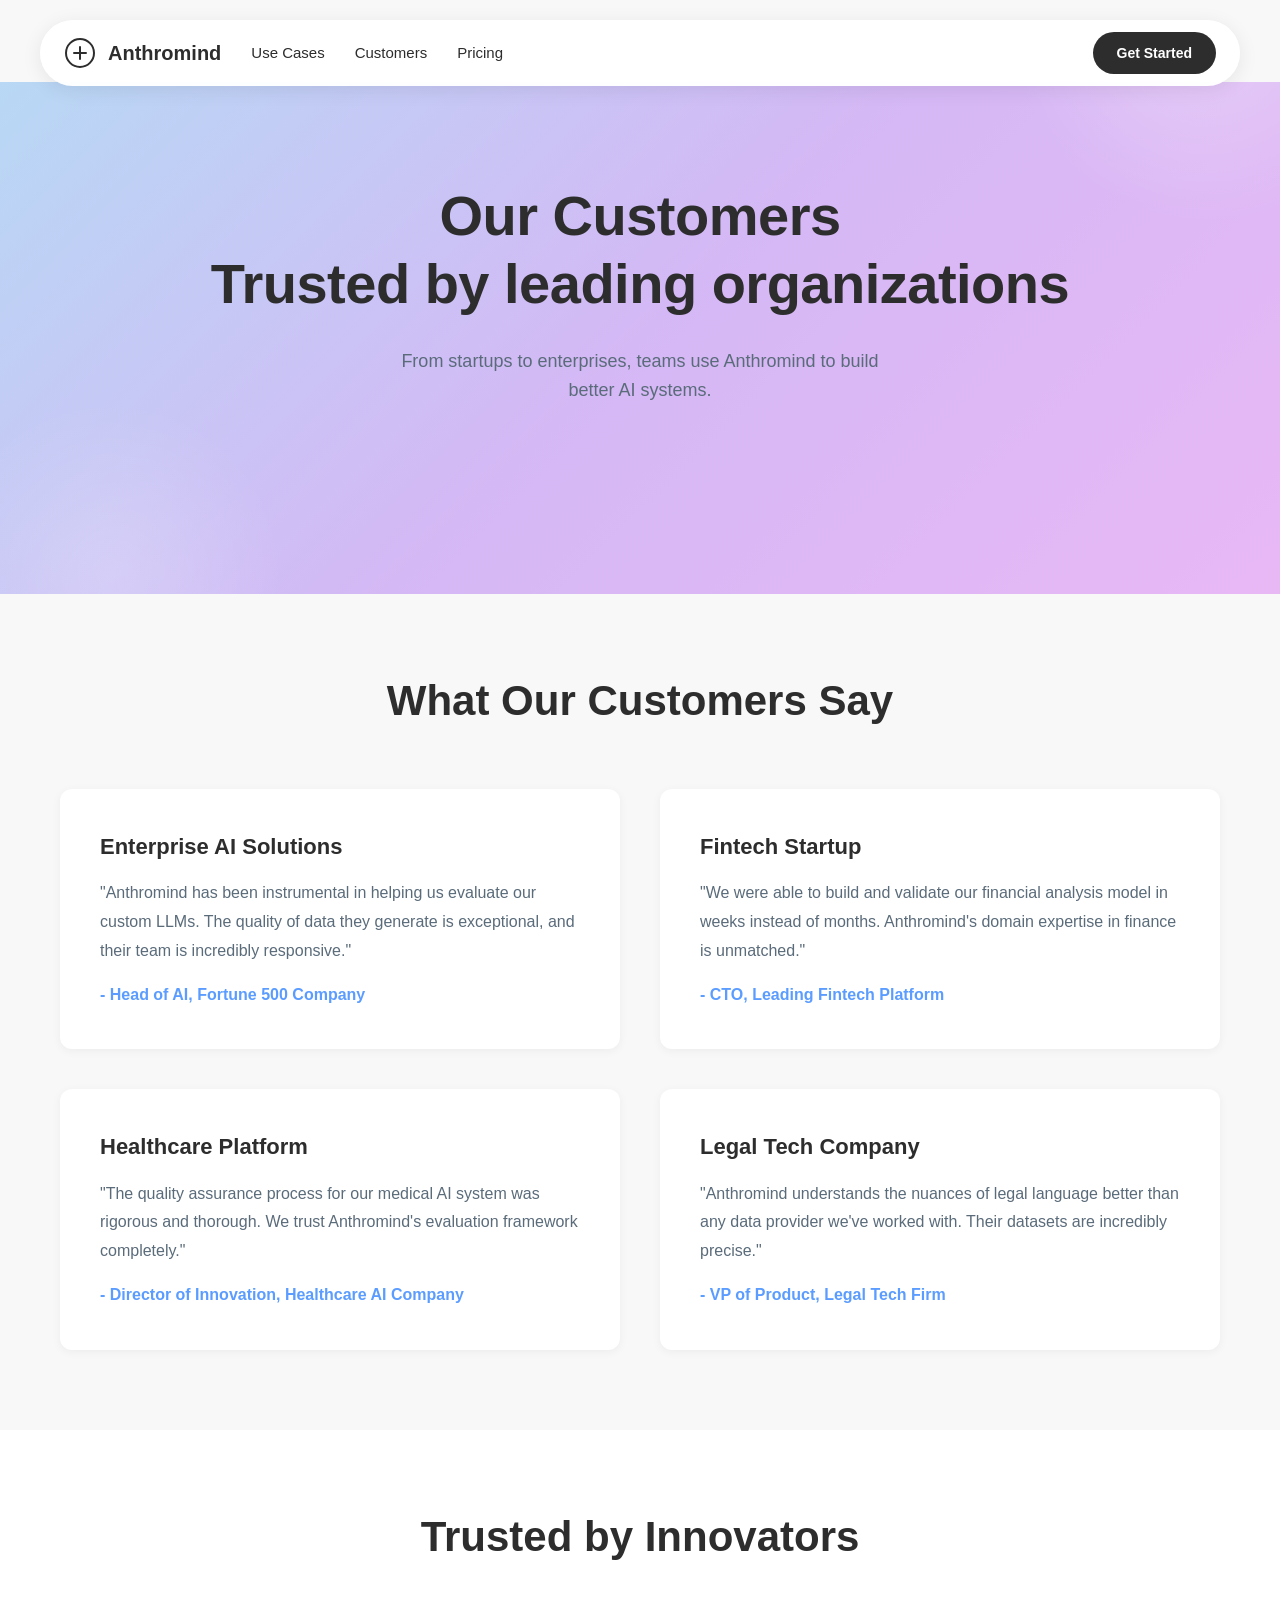
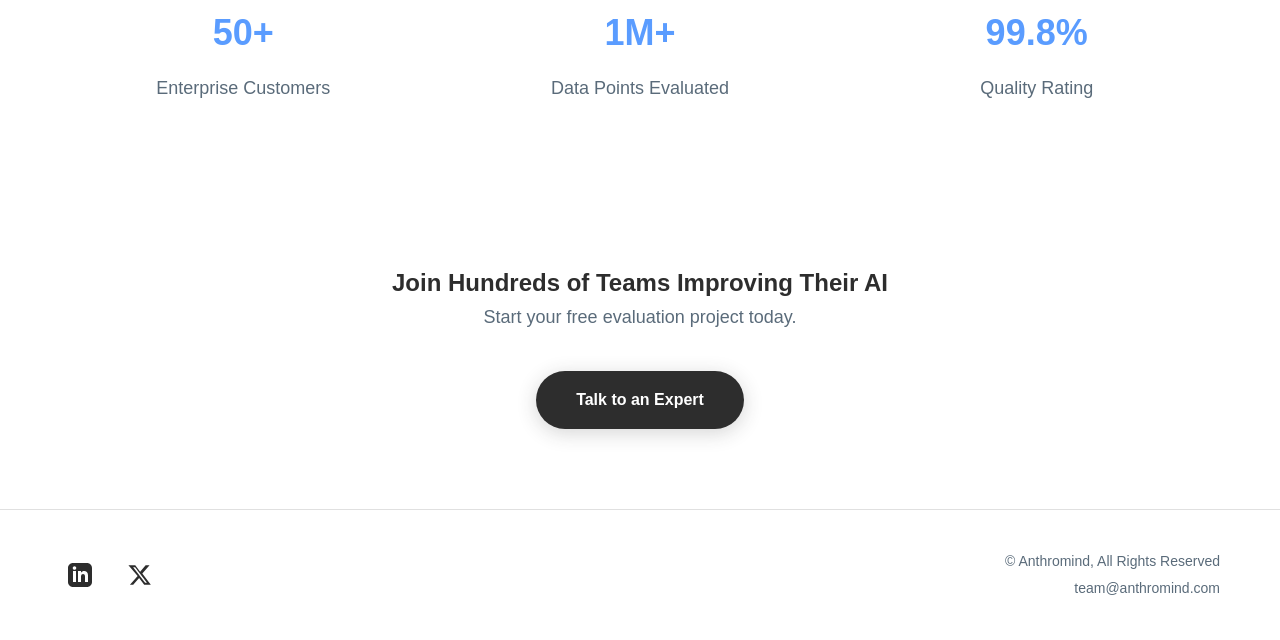
==== customers.html @ fd9076c8 "Add working multi-page website with form handling, customers, pricing, and sign-up pages" ====
<!DOCTYPE html>
<html lang="en">
<head>
    <meta charset="UTF-8">
    <meta name="viewport" content="width=device-width, initial-scale=1.0">
    <title>Customers | Anthromind</title>
    <link rel="stylesheet" href="styles.css">
</head>
<body>
    <!-- Header Navigation -->
    <header class="header">
        <div class="header-content">
            <a href="index.html" class="logo">
                <svg class="logo-icon" width="32" height="32" viewBox="0 0 32 32" fill="none">
                    <circle cx="16" cy="16" r="14" stroke="currentColor" stroke-width="2"/>
                    <path d="M16 10v12M10 16h12" stroke="currentColor" stroke-width="2" stroke-linecap="round"/>
                </svg>
                <span class="logo-text">Anthromind</span>
            </a>
            <nav class="nav-menu">
                <a href="use-cases.html" class="nav-link">Use Cases</a>
                <a href="customers.html" class="nav-link">Customers</a>
                <a href="pricing.html" class="nav-link">Pricing</a>
            </nav>
            <a href="sign-up.html" class="get-started-btn">Get Started</a>
            <button class="menu-btn" id="menuBtn">
                <svg width="24" height="24" viewBox="0 0 24 24" fill="none" stroke="currentColor" stroke-width="2">
                    <line x1="3" y1="6" x2="21" y2="6"></line>
                    <line x1="3" y1="12" x2="21" y2="12"></line>
                    <line x1="3" y1="18" x2="21" y2="18"></line>
                </svg>
            </button>
        </div>
    </header>

    <main>
        <!-- Hero Section -->
        <section class="hero">
            <div class="container">
                <div class="hero-content">
                    <div class="hero-title">
                        <span class="hero-main">Our Customers</span>
                        <span class="hero-sub">Trusted by leading organizations</span>
                    </div>
                    <p class="hero-description">From startups to enterprises, teams use Anthromind to build better AI systems.</p>
                </div>
            </div>
        </section>

        <!-- Testimonials Section -->
        <section class="features">
            <div class="container">
                <h2 class="section-title">What Our Customers Say</h2>
                <div class="features-grid">
                    <div class="feature-card">
                        <h3>Enterprise AI Solutions</h3>
                        <p>"Anthromind has been instrumental in helping us evaluate our custom LLMs. The quality of data they generate is exceptional, and their team is incredibly responsive."</p>
                        <p style="margin-top: 15px; color: #5a9cff; font-weight: 600;">- Head of AI, Fortune 500 Company</p>
                    </div>
                    <div class="feature-card">
                        <h3>Fintech Startup</h3>
                        <p>"We were able to build and validate our financial analysis model in weeks instead of months. Anthromind's domain expertise in finance is unmatched."</p>
                        <p style="margin-top: 15px; color: #5a9cff; font-weight: 600;">- CTO, Leading Fintech Platform</p>
                    </div>
                    <div class="feature-card">
                        <h3>Healthcare Platform</h3>
                        <p>"The quality assurance process for our medical AI system was rigorous and thorough. We trust Anthromind's evaluation framework completely."</p>
                        <p style="margin-top: 15px; color: #5a9cff; font-weight: 600;">- Director of Innovation, Healthcare AI Company</p>
                    </div>
                    <div class="feature-card">
                        <h3>Legal Tech Company</h3>
                        <p>"Anthromind understands the nuances of legal language better than any data provider we've worked with. Their datasets are incredibly precise."</p>
                        <p style="margin-top: 15px; color: #5a9cff; font-weight: 600;">- VP of Product, Legal Tech Firm</p>
                    </div>
                </div>
            </div>
        </section>

        <!-- Stats Section -->
        <section class="intelligence">
            <div class="container">
                <h2>Trusted by Innovators</h2>
                <div style="display: grid; grid-template-columns: repeat(3, 1fr); gap: 30px; margin-top: 40px; text-align: center;">
                    <div>
                        <h3 style="font-size: 36px; color: #5a9cff; margin-bottom: 10px;">50+</h3>
                        <p>Enterprise Customers</p>
                    </div>
                    <div>
                        <h3 style="font-size: 36px; color: #5a9cff; margin-bottom: 10px;">1M+</h3>
                        <p>Data Points Evaluated</p>
                    </div>
                    <div>
                        <h3 style="font-size: 36px; color: #5a9cff; margin-bottom: 10px;">99.8%</h3>
                        <p>Quality Rating</p>
                    </div>
                </div>
            </div>
        </section>

        <!-- CTA Section -->
        <section style="padding: 80px 0; text-align: center; background-color: white;">
            <div class="container">
                <h2>Join Hundreds of Teams Improving Their AI</h2>
                <p style="font-size: 18px; color: #5a6b7a; margin-bottom: 40px;">Start your free evaluation project today.</p>
                <a href="sign-up.html" class="cta-button">Talk to an Expert</a>
            </div>
        </section>
    </main>

    <!-- Footer -->
    <footer class="footer">
        <div class="container">
            <div class="footer-content">
                <div class="footer-social">
                    <a href="https://www.linkedin.com/company/anthromind" target="_blank" rel="noopener noreferrer">
                        <svg width="24" height="24" viewBox="0 0 24 24" fill="currentColor">
                            <path d="M19 0h-14c-2.761 0-5 2.239-5 5v14c0 2.761 2.239 5 5 5h14c2.762 0 5-2.239 5-5v-14c0-2.761-2.238-5-5-5zm-11 19h-3v-11h3v11zm-1.5-12.268c-.966 0-1.75-.79-1.75-1.764s.784-1.764 1.75-1.764 1.75.79 1.75 1.764-.783 1.764-1.75 1.764zm13.5 12.268h-3v-5.604c0-3.368-4-3.113-4 0v5.604h-3v-11h3v1.765c1.396-2.586 7-2.777 7 2.476v6.759z"/>
                        </svg>
                    </a>
                    <a href="https://x.com/AnthromindInc" target="_blank" rel="noopener noreferrer">
                        <svg width="24" height="24" viewBox="0 0 24 24" fill="currentColor">
                            <path d="M18.244 2.25h3.308l-7.227 8.26 8.502 11.24h-6.637l-5.1-6.694-5.867 6.694h-3.31l7.75-8.835L.424 2.25h6.837l4.866 6.44 5.517-6.44zm-1.161 17.52h1.833L7.084 4.126H5.117z"/>
                        </svg>
                    </a>
                </div>
                <div class="footer-info">
                    <p>&copy; Anthromind, All Rights Reserved</p>
                    <a href="mailto:team@anthromind.com">team@anthromind.com</a>
                </div>
            </div>
        </div>
    </footer>

    <script src="script.js"></script>
</body>
</html>
---- styles.css ----
/* Reset and Base Styles */
* {
    margin: 0;
    padding: 0;
    box-sizing: border-box;
}

html, body {
    width: 100%;
    overflow-x: hidden;
}

body {
    font-family: -apple-system, BlinkMacSystemFont, 'Segoe UI', 'Roboto', 'Oxygen', 'Ubuntu', 'Cantarell', sans-serif;
    color: #2d2d2d;
    background-color: #f8f8f8;
    line-height: 1.6;
}

.container {
    max-width: 1200px;
    margin: 0 auto;
    padding: 0 20px;
}

/* Header */
.header {
    position: sticky;
    top: 12px;
    z-index: 100;
    padding: 8px 20px;
}

.header-content {
    display: flex;
    justify-content: space-between;
    align-items: center;
    background: rgba(255, 255, 255, 0.95);
    backdrop-filter: blur(10px);
    padding: 12px 24px;
    border-radius: 50px;
    box-shadow: 0 4px 20px rgba(0, 0, 0, 0.08);
    max-width: 1200px;
    margin: 0 auto;
}

.logo {
    display: flex;
    align-items: center;
    gap: 12px;
    font-size: 20px;
    font-weight: 600;
    color: #2d2d2d;
    text-decoration: none;
    cursor: pointer;
}

.logo-icon {
    width: 32px;
    height: 32px;
    color: #2d2d2d;
}

.logo-text {
    font-weight: 700;
}

.nav-menu {
    display: flex;
    gap: 30px;
    flex: 1;
    margin: 0 30px;
    align-items: center;
}

.nav-link {
    color: #2d2d2d;
    text-decoration: none;
    font-size: 15px;
    font-weight: 500;
    transition: color 0.3s ease;
    white-space: nowrap;
}

.nav-link:hover {
    color: #5a9cff;
}

.get-started-btn {
    padding: 10px 24px;
    background-color: #2d2d2d;
    color: white;
    border: none;
    border-radius: 50px;
    font-size: 14px;
    font-weight: 600;
    cursor: pointer;
    transition: all 0.3s ease;
    white-space: nowrap;
    flex-shrink: 0;
    text-decoration: none;
    display: inline-block;
}

.get-started-btn:hover {
    background-color: #1a1a1a;
    transform: translateY(-2px);
}

.menu-btn {
    display: none;
    background: none;
    border: none;
    cursor: pointer;
    padding: 8px;
    color: #2d2d2d;
}

/* Hero Section */
.hero {
    background: linear-gradient(135deg, #b8d8f5 0%, #d4b8f5 50%, #e8b8f5 100%);
    padding: 100px 0 150px;
    text-align: center;
    position: relative;
    overflow: hidden;
}

.hero::before {
    content: '';
    position: absolute;
    top: -50%;
    right: -10%;
    width: 400px;
    height: 400px;
    background: radial-gradient(circle, rgba(255,255,255,0.3) 0%, transparent 70%);
    border-radius: 50%;
    pointer-events: none;
}

.hero::after {
    content: '';
    position: absolute;
    bottom: -30%;
    left: -5%;
    width: 350px;
    height: 350px;
    background: radial-gradient(circle, rgba(255,255,255,0.2) 0%, transparent 70%);
    border-radius: 50%;
    pointer-events: none;
}

.hero-content {
    position: relative;
    z-index: 1;
}

.hero-title {
    display: block;
    font-size: 56px;
    font-weight: 700;
    color: #2d2d2d;
    line-height: 1.2;
    margin-bottom: 30px;
    letter-spacing: -0.5px;
}

.hero-main {
    display: block;
}

.hero-sub {
    display: block;
}

.rotating-word {
    display: block;
    color: #5a9cff;
    font-size: 56px;
    font-weight: 700;
    min-height: 70px;
    animation: fadeInOut 4s infinite;
}

@keyframes fadeInOut {
    0% {
        opacity: 1;
        transform: translateY(0);
    }
    15% {
        opacity: 1;
        transform: translateY(0);
    }
    25% {
        opacity: 0;
        transform: translateY(10px);
    }
    35% {
        opacity: 0;
        transform: translateY(-10px);
    }
    45% {
        opacity: 1;
        transform: translateY(0);
    }
    100% {
        opacity: 1;
        transform: translateY(0);
    }
}

.hero-description {
    font-size: 18px;
    color: #5a6b7a;
    max-width: 500px;
    margin: 0 auto 40px;
    line-height: 1.6;
}

.cta-button {
    display: inline-block;
    padding: 16px 40px;
    background-color: #2d2d2d;
    color: white;
    border: none;
    border-radius: 50px;
    font-size: 16px;
    font-weight: 600;
    cursor: pointer;
    transition: all 0.3s ease;
    box-shadow: 0 4px 20px rgba(45, 45, 45, 0.2);
    text-decoration: none;
}

.cta-button:hover {
    background-color: #1a1a1a;
    transform: translateY(-2px);
    box-shadow: 0 6px 30px rgba(45, 45, 45, 0.3);
}

/* Features Section */
.features {
    padding: 80px 0;
    background-color: #f8f8f8;
}

.section-title {
    text-align: center;
    font-size: 42px;
    font-weight: 700;
    color: #2d2d2d;
    margin-bottom: 60px;
    line-height: 1.3;
}

.features-grid {
    display: grid;
    grid-template-columns: 1fr 1fr;
    gap: 40px;
    margin-top: 50px;
}

.feature-card {
    background: white;
    padding: 40px;
    border-radius: 12px;
    box-shadow: 0 2px 10px rgba(0, 0, 0, 0.05);
    transition: all 0.3s ease;
}

.feature-card:hover {
    box-shadow: 0 8px 25px rgba(0, 0, 0, 0.1);
    transform: translateY(-5px);
}

.feature-icon {
    width: 60px;
    height: 60px;
    display: flex;
    align-items: center;
    justify-content: center;
    background-color: #f0f4f8;
    border-radius: 12px;
    margin-bottom: 20px;
    color: #5a9cff;
}

.feature-card h3 {
    font-size: 22px;
    font-weight: 600;
    color: #2d2d2d;
    margin-bottom: 15px;
}

.feature-card p {
    font-size: 16px;
    color: #5a6b7a;
    line-height: 1.8;
}

/* Intelligence Section */
.intelligence {
    padding: 80px 0;
    text-align: center;
    background-color: white;
}

.intelligence h2 {
    font-size: 42px;
    font-weight: 700;
    color: #2d2d2d;
    margin-bottom: 20px;
    line-height: 1.3;
}

.intelligence p {
    font-size: 18px;
    color: #5a6b7a;
    max-width: 600px;
    margin: 0 auto;
    line-height: 1.8;
}

/* FAQ Section */
.faq {
    padding: 80px 0;
    background-color: #f8f8f8;
}

.faq h2 {
    text-align: center;
    font-size: 42px;
    font-weight: 700;
    color: #2d2d2d;
    margin-bottom: 15px;
}

.faq-subtitle {
    text-align: center;
    font-size: 16px;
    color: #5a6b7a;
    margin-bottom: 50px;
    max-width: 600px;
    margin-left: auto;
    margin-right: auto;
}

.faq-items {
    max-width: 800px;
    margin: 0 auto;
}

.faq-item {
    margin-bottom: 20px;
    background: white;
    border-radius: 12px;
    overflow: hidden;
    box-shadow: 0 2px 8px rgba(0, 0, 0, 0.05);
}

.faq-question {
    width: 100%;
    padding: 20px;
    background: white;
    border: none;
    cursor: pointer;
    display: flex;
    justify-content: space-between;
    align-items: center;
    font-size: 16px;
    font-weight: 600;
    color: #2d2d2d;
    transition: all 0.3s ease;
}

.faq-question:hover {
    background-color: #f8f8f8;
}

.faq-question .chevron {
    transition: transform 0.3s ease;
    color: #5a6b7a;
}

.faq-item.open .faq-question {
    background-color: #f8f8f8;
}

.faq-item.open .chevron {
    transform: rotate(180deg);
}

.faq-answer {
    max-height: 0;
    overflow: hidden;
    transition: max-height 0.3s ease;
    background-color: #f8f8f8;
}

.faq-item.open .faq-answer {
    max-height: 500px;
}

.faq-answer p {
    padding: 0 20px 20px;
    color: #5a6b7a;
    font-size: 15px;
    line-height: 1.8;
}

/* Footer */
.footer {
    background-color: white;
    padding: 40px 0;
    border-top: 1px solid #e0e0e0;
}

.footer-content {
    display: flex;
    justify-content: space-between;
    align-items: center;
    flex-wrap: wrap;
    gap: 20px;
}

.footer-social {
    display: flex;
    gap: 20px;
}

.footer-social a {
    width: 40px;
    height: 40px;
    display: flex;
    align-items: center;
    justify-content: center;
    color: #2d2d2d;
    text-decoration: none;
    transition: all 0.3s ease;
    border-radius: 8px;
}

.footer-social a:hover {
    background-color: #f0f4f8;
    color: #5a9cff;
    transform: translateY(-2px);
}

.footer-info {
    text-align: right;
    font-size: 14px;
    color: #5a6b7a;
}

.footer-info p {
    margin-bottom: 5px;
}

.footer-info a {
    color: #5a6b7a;
    text-decoration: none;
    transition: color 0.3s ease;
}

.footer-info a:hover {
    color: #5a9cff;
}

/* Responsive Design */
@media (max-width: 900px) {
    .header-content {
        padding: 10px 16px;
    }

    .nav-menu {
        gap: 20px;
        margin: 0 20px;
    }

    .nav-link {
        font-size: 13px;
    }

    .get-started-btn {
        padding: 8px 18px;
        font-size: 13px;
    }
}

@media (max-width: 600px) {
    .header-content {
        padding: 8px 12px;
        gap: 10px;
    }

    .logo {
        gap: 8px;
    }

    .logo-icon {
        width: 24px;
        height: 24px;
    }

    .logo-text {
        font-size: 16px;
    }

    .nav-menu {
        gap: 12px;
        margin: 0 12px;
    }

    .nav-link {
        font-size: 12px;
    }

    .get-started-btn {
        padding: 6px 14px;
        font-size: 12px;
    }
}

@media (max-width: 480px) {
    .header-content {
        flex-wrap: wrap;
    }

    .nav-menu {
        display: none;
    }

    .get-started-btn {
        display: none;
    }

    .menu-btn {
        display: block;
    }

    .hero {
        padding: 60px 0 100px;
    }

    .hero-title {
        font-size: 36px;
    }

    .rotating-word {
        font-size: 36px;
        min-height: 50px;
    }

    .hero-description {
        font-size: 16px;
    }

    .section-title {
        font-size: 32px;
    }

    .features-grid {
        grid-template-columns: 1fr;
        gap: 25px;
    }

    .feature-card {
        padding: 30px;
    }

    .feature-card h3 {
        font-size: 18px;
    }

    .intelligence h2 {
        font-size: 32px;
    }

    .faq h2 {
        font-size: 32px;
    }

    .faq-question {
        font-size: 15px;
        padding: 16px;
    }

    .footer-content {
        justify-content: center;
        text-align: center;
    }

    .footer-info {
        text-align: center;
        width: 100%;
    }

    .footer-info p {
        margin-bottom: 8px;
    }
}

@media (max-width: 480px) {
    .hero-title {
        font-size: 28px;
    }

    .rotating-word {
        font-size: 28px;
    }

    .section-title {
        font-size: 24px;
    }

    .feature-card {
        padding: 20px;
    }

    .feature-card h3 {
        font-size: 16px;
    }

    .feature-card p {
        font-size: 14px;
    }

    .cta-button {
        padding: 12px 30px;
        font-size: 14px;
    }
}
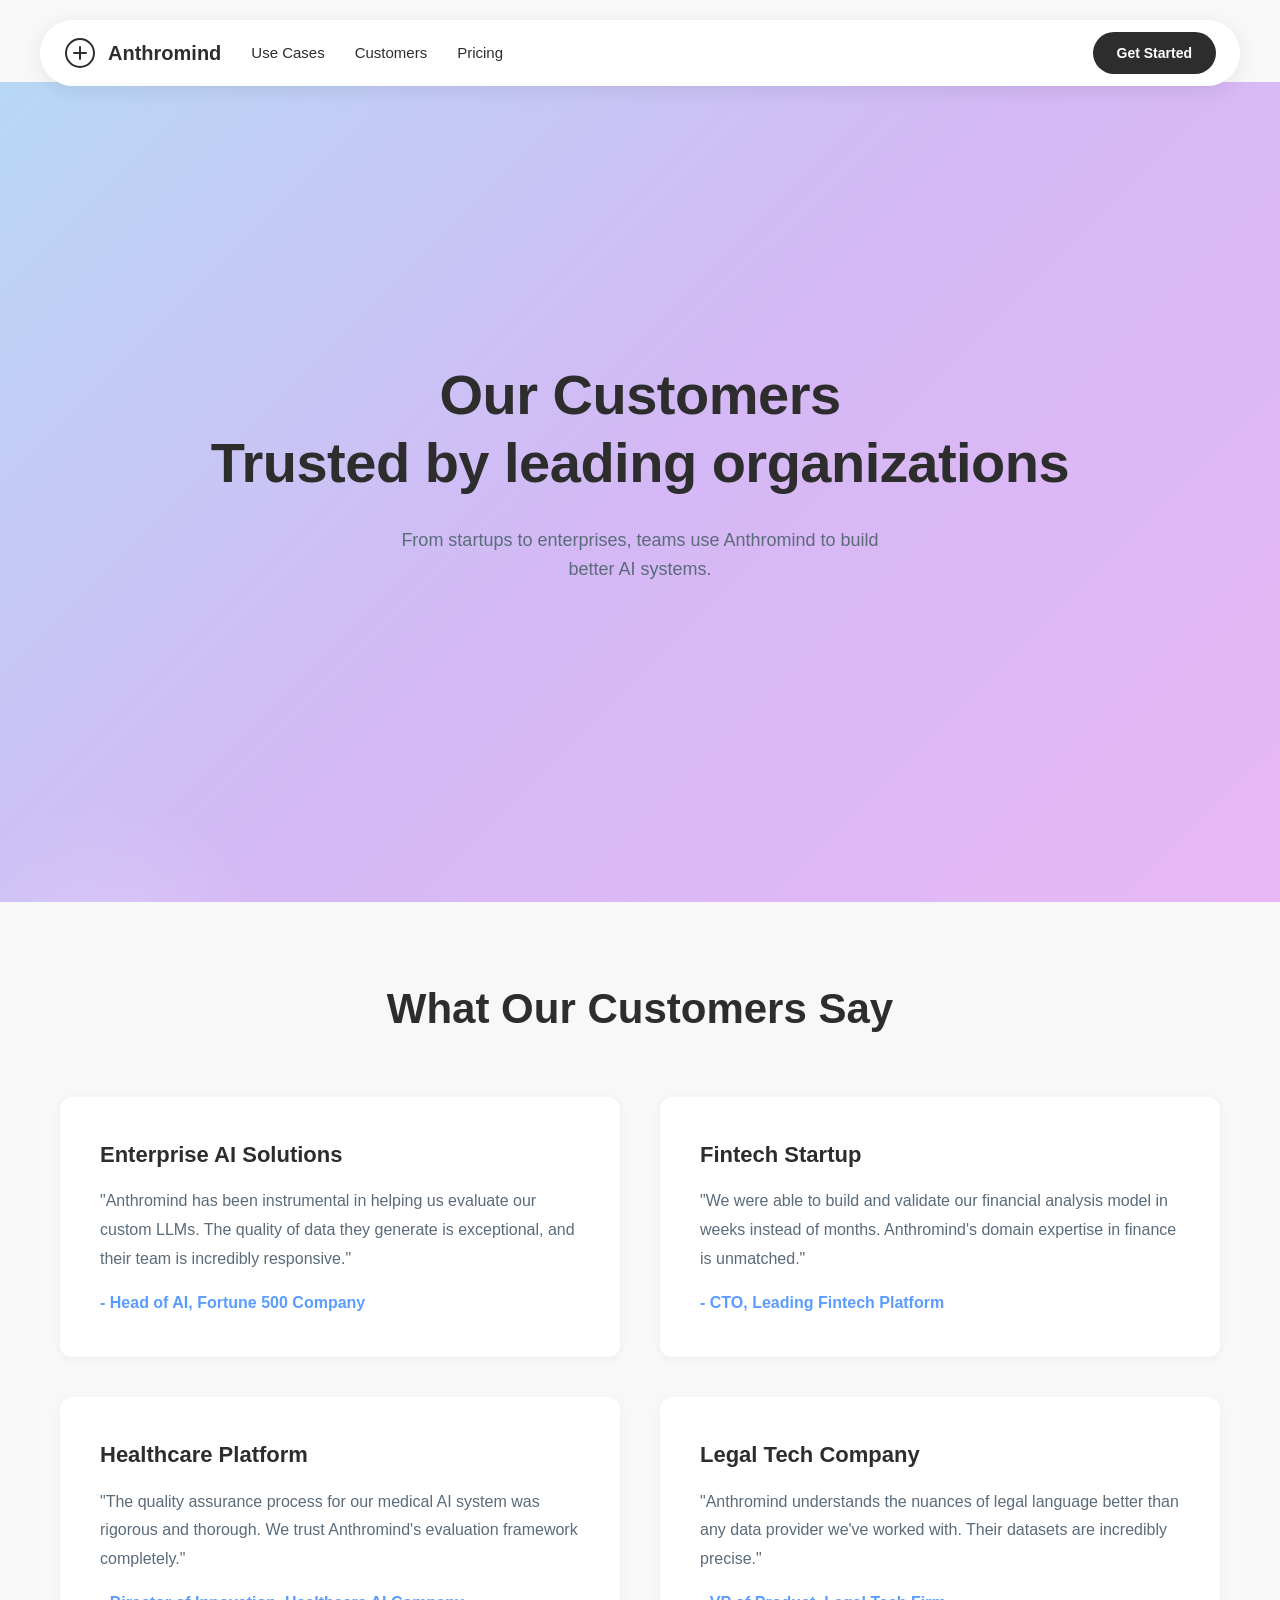
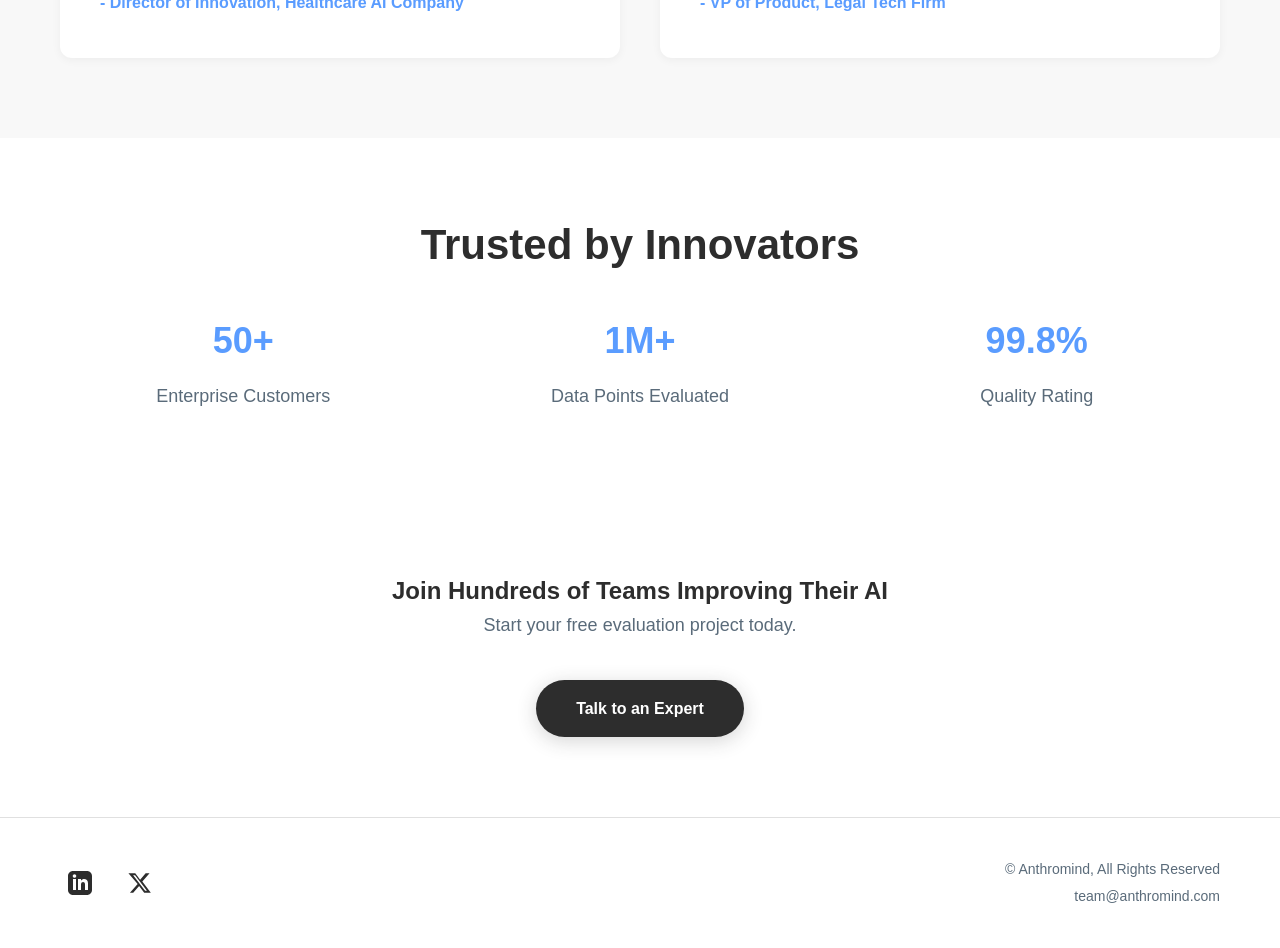
==== commit 9755e4a8: "Add target='_blank' to menu navigation links to open in new tabs" ====
--- a/customers.html
+++ b/customers.html
@@ -18,9 +18,9 @@
                 <span class="logo-text">Anthromind</span>
             </a>
             <nav class="nav-menu">
-                <a href="use-cases.html" class="nav-link">Use Cases</a>
-                <a href="customers.html" class="nav-link">Customers</a>
-                <a href="pricing.html" class="nav-link">Pricing</a>
+                <a href="use-cases.html" class="nav-link" target="_blank">Use Cases</a>
+                <a href="customers.html" class="nav-link" target="_blank">Customers</a>
+                <a href="pricing.html" class="nav-link" target="_blank">Pricing</a>
             </nav>
             <a href="sign-up.html" class="get-started-btn">Get Started</a>
             <button class="menu-btn" id="menuBtn">
--- a/styles.css
+++ b/styles.css
@@ -119,10 +119,14 @@
 /* Hero Section */
 .hero {
     background: linear-gradient(135deg, #b8d8f5 0%, #d4b8f5 50%, #e8b8f5 100%);
-    padding: 100px 0 150px;
+    min-height: calc(100vh - 80px);
+    padding: 80px 0;
     text-align: center;
     position: relative;
     overflow: hidden;
+    display: flex;
+    align-items: center;
+    justify-content: center;
 }
 
 .hero::before {
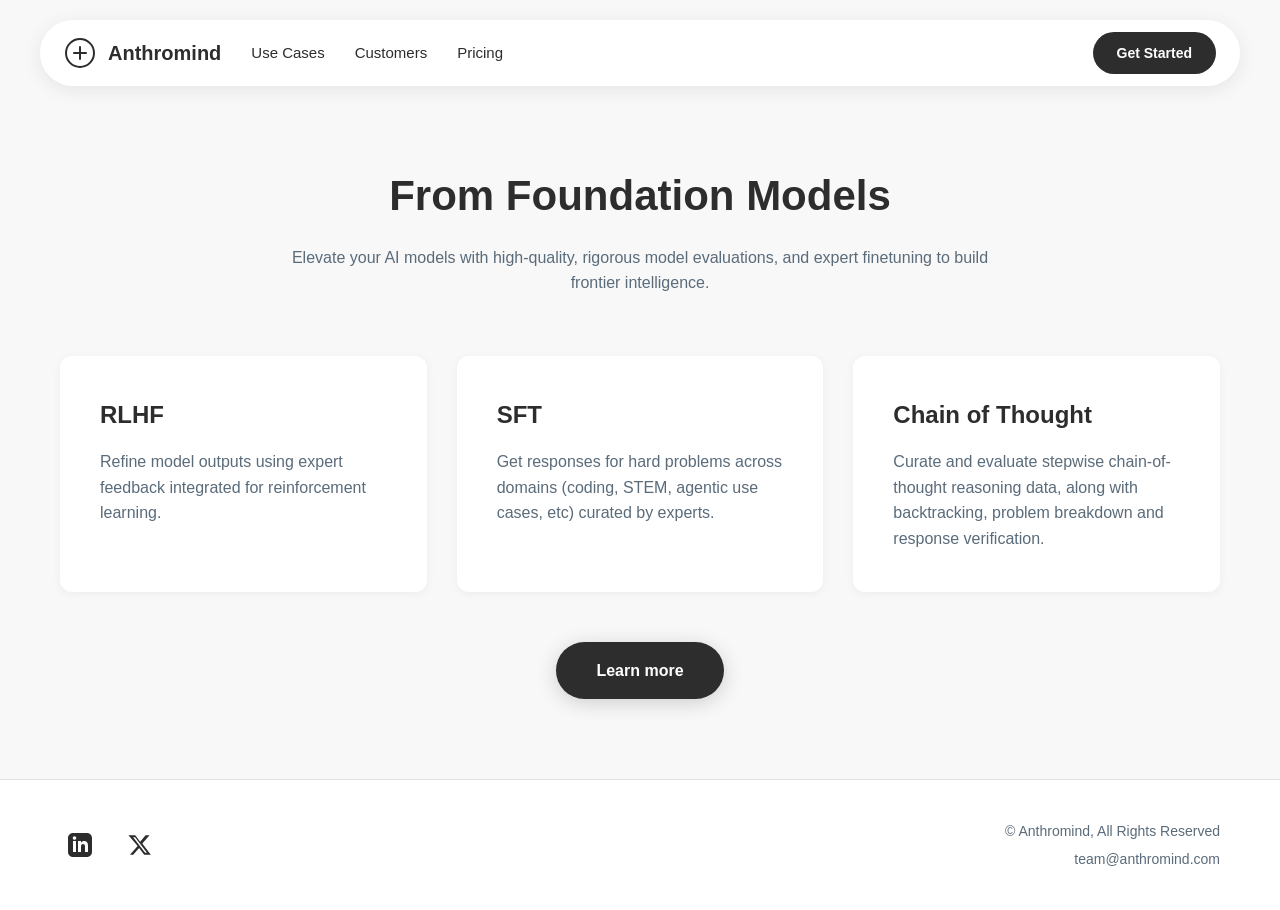
==== commit a03ecc26: "Update customers page - remove hero section, add RLHF/SFT/Chain of Thought cards" ====
--- a/customers.html
+++ b/customers.html
@@ -34,75 +34,30 @@
     </header>
 
     <main>
-        <!-- Hero Section -->
-        <section class="hero">
+        <!-- Customers Section -->
+        <section style="background-color: #f8f8f8; padding: 80px 20px;">
             <div class="container">
-                <div class="hero-content">
-                    <div class="hero-title">
-                        <span class="hero-main">Our Customers</span>
-                        <span class="hero-sub">Trusted by leading organizations</span>
+                <h2 style="font-size: 42px; font-weight: 700; color: #2d2d2d; text-align: center; margin-bottom: 15px;">From Foundation Models</h2>
+                <p style="font-size: 16px; color: #5a6b7a; text-align: center; margin-bottom: 60px; max-width: 700px; margin-left: auto; margin-right: auto;">Elevate your AI models with high-quality, rigorous model evaluations, and expert finetuning to build frontier intelligence.</p>
+                
+                <div style="display: grid; grid-template-columns: repeat(3, 1fr); gap: 30px; margin-bottom: 50px;">
+                    <div style="background: white; padding: 40px; border-radius: 12px; box-shadow: 0 2px 10px rgba(0, 0, 0, 0.05);">
+                        <h3 style="font-size: 24px; font-weight: 600; color: #2d2d2d; margin-bottom: 15px;">RLHF</h3>
+                        <p style="color: #5a6b7a; line-height: 1.6;">Refine model outputs using expert feedback integrated for reinforcement learning.</p>
                     </div>
-                    <p class="hero-description">From startups to enterprises, teams use Anthromind to build better AI systems.</p>
-                </div>
-            </div>
-        </section>
-
-        <!-- Testimonials Section -->
-        <section class="features">
-            <div class="container">
-                <h2 class="section-title">What Our Customers Say</h2>
-                <div class="features-grid">
-                    <div class="feature-card">
-                        <h3>Enterprise AI Solutions</h3>
-                        <p>"Anthromind has been instrumental in helping us evaluate our custom LLMs. The quality of data they generate is exceptional, and their team is incredibly responsive."</p>
-                        <p style="margin-top: 15px; color: #5a9cff; font-weight: 600;">- Head of AI, Fortune 500 Company</p>
+                    <div style="background: white; padding: 40px; border-radius: 12px; box-shadow: 0 2px 10px rgba(0, 0, 0, 0.05);">
+                        <h3 style="font-size: 24px; font-weight: 600; color: #2d2d2d; margin-bottom: 15px;">SFT</h3>
+                        <p style="color: #5a6b7a; line-height: 1.6;">Get responses for hard problems across domains (coding, STEM, agentic use cases, etc) curated by experts.</p>
                     </div>
-                    <div class="feature-card">
-                        <h3>Fintech Startup</h3>
-                        <p>"We were able to build and validate our financial analysis model in weeks instead of months. Anthromind's domain expertise in finance is unmatched."</p>
-                        <p style="margin-top: 15px; color: #5a9cff; font-weight: 600;">- CTO, Leading Fintech Platform</p>
-                    </div>
-                    <div class="feature-card">
-                        <h3>Healthcare Platform</h3>
-                        <p>"The quality assurance process for our medical AI system was rigorous and thorough. We trust Anthromind's evaluation framework completely."</p>
-                        <p style="margin-top: 15px; color: #5a9cff; font-weight: 600;">- Director of Innovation, Healthcare AI Company</p>
-                    </div>
-                    <div class="feature-card">
-                        <h3>Legal Tech Company</h3>
-                        <p>"Anthromind understands the nuances of legal language better than any data provider we've worked with. Their datasets are incredibly precise."</p>
-                        <p style="margin-top: 15px; color: #5a9cff; font-weight: 600;">- VP of Product, Legal Tech Firm</p>
+                    <div style="background: white; padding: 40px; border-radius: 12px; box-shadow: 0 2px 10px rgba(0, 0, 0, 0.05);">
+                        <h3 style="font-size: 24px; font-weight: 600; color: #2d2d2d; margin-bottom: 15px;">Chain of Thought</h3>
+                        <p style="color: #5a6b7a; line-height: 1.6;">Curate and evaluate stepwise chain-of-thought reasoning data, along with backtracking, problem breakdown and response verification.</p>
                     </div>
                 </div>
-            </div>
-        </section>
-
-        <!-- Stats Section -->
-        <section class="intelligence">
-            <div class="container">
-                <h2>Trusted by Innovators</h2>
-                <div style="display: grid; grid-template-columns: repeat(3, 1fr); gap: 30px; margin-top: 40px; text-align: center;">
-                    <div>
-                        <h3 style="font-size: 36px; color: #5a9cff; margin-bottom: 10px;">50+</h3>
-                        <p>Enterprise Customers</p>
-                    </div>
-                    <div>
-                        <h3 style="font-size: 36px; color: #5a9cff; margin-bottom: 10px;">1M+</h3>
-                        <p>Data Points Evaluated</p>
-                    </div>
-                    <div>
-                        <h3 style="font-size: 36px; color: #5a9cff; margin-bottom: 10px;">99.8%</h3>
-                        <p>Quality Rating</p>
-                    </div>
+                
+                <div style="text-align: center;">
+                    <a href="sign-up.html" class="cta-button">Learn more</a>
                 </div>
-            </div>
-        </section>
-
-        <!-- CTA Section -->
-        <section style="padding: 80px 0; text-align: center; background-color: white;">
-            <div class="container">
-                <h2>Join Hundreds of Teams Improving Their AI</h2>
-                <p style="font-size: 18px; color: #5a6b7a; margin-bottom: 40px;">Start your free evaluation project today.</p>
-                <a href="sign-up.html" class="cta-button">Talk to an Expert</a>
             </div>
         </section>
     </main>
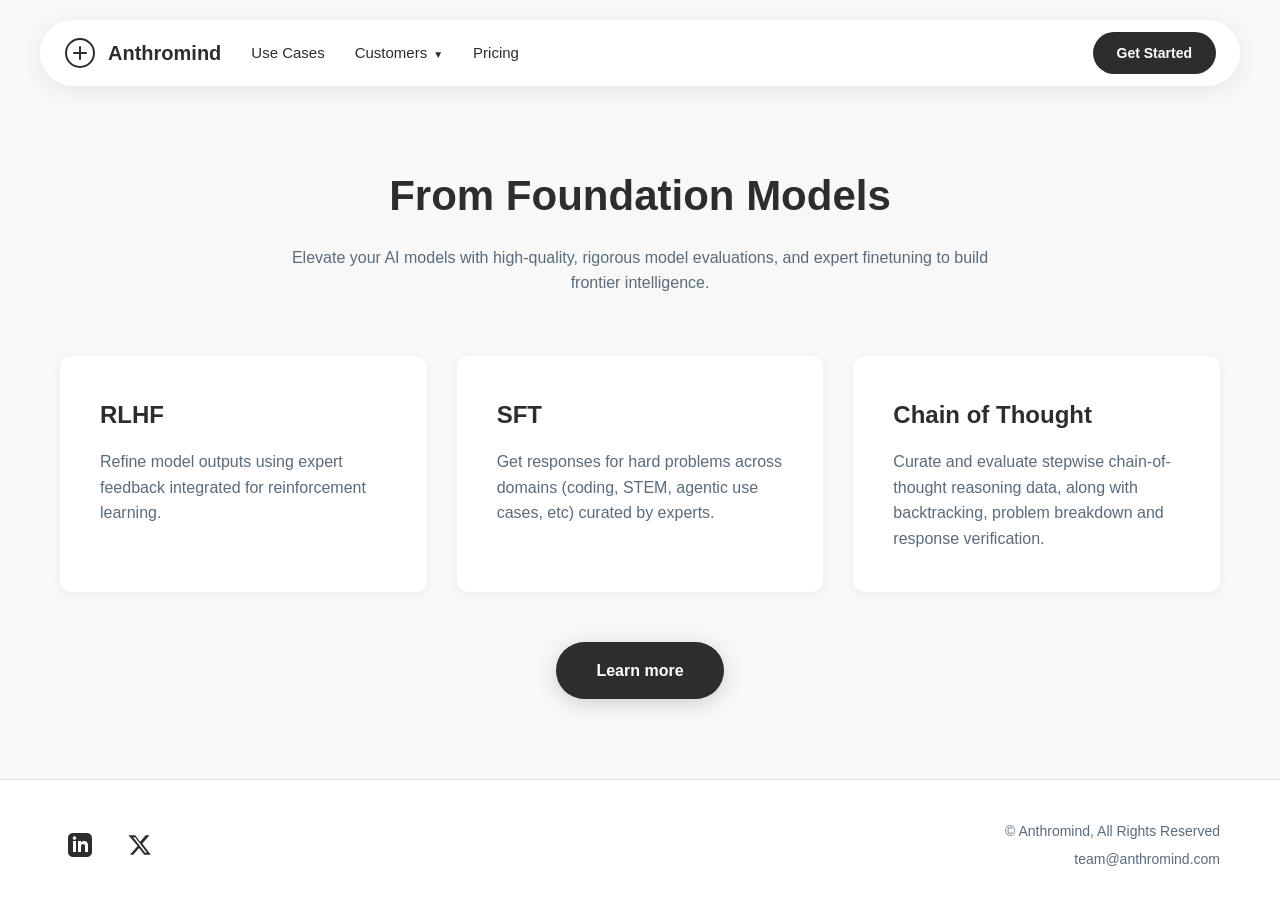
==== commit 7a58ec98: "Add dropdown menu to Customers navigation with Foundation Models, Enterprise AI, and Academia option" ====
--- a/customers.html
+++ b/customers.html
@@ -18,9 +18,16 @@
                 <span class="logo-text">Anthromind</span>
             </a>
             <nav class="nav-menu">
-                <a href="use-cases.html" class="nav-link" target="_blank">Use Cases</a>
-                <a href="customers.html" class="nav-link" target="_blank">Customers</a>
-                <a href="pricing.html" class="nav-link" target="_blank">Pricing</a>
+                <a href="use-cases.html" class="nav-link">Use Cases</a>
+                <div class="nav-dropdown">
+                    <a href="customers.html" class="nav-link">Customers</a>
+                    <div class="dropdown-menu">
+                        <a href="customers.html#foundation">Foundation Models</a>
+                        <a href="customers.html#enterprise">Enterprise AI</a>
+                        <a href="customers.html#academia">Academia</a>
+                    </div>
+                </div>
+                <a href="pricing.html" class="nav-link">Pricing</a>
             </nav>
             <a href="sign-up.html" class="get-started-btn">Get Started</a>
             <button class="menu-btn" id="menuBtn">
--- a/styles.css
+++ b/styles.css
@@ -83,6 +83,57 @@
 }
 
 .nav-link:hover {
+    color: #5a9cff;
+}
+
+.nav-dropdown {
+    position: relative;
+    display: flex;
+    align-items: center;
+}
+
+.nav-dropdown .nav-link::after {
+    content: '▼';
+    font-size: 10px;
+    margin-left: 6px;
+    transition: transform 0.3s ease;
+}
+
+.nav-dropdown:hover .nav-link::after {
+    transform: rotate(180deg);
+}
+
+.dropdown-menu {
+    position: absolute;
+    top: 100%;
+    left: 0;
+    background: white;
+    border: 1px solid #e0e0e0;
+    border-radius: 8px;
+    box-shadow: 0 4px 12px rgba(0, 0, 0, 0.1);
+    min-width: 180px;
+    padding: 8px 0;
+    display: none;
+    flex-direction: column;
+    z-index: 1000;
+    margin-top: 8px;
+}
+
+.nav-dropdown:hover .dropdown-menu {
+    display: flex;
+}
+
+.dropdown-menu a {
+    padding: 10px 16px;
+    color: #2d2d2d;
+    text-decoration: none;
+    font-size: 14px;
+    transition: background-color 0.2s ease;
+    white-space: nowrap;
+}
+
+.dropdown-menu a:hover {
+    background-color: #f0f4f8;
     color: #5a9cff;
 }
 
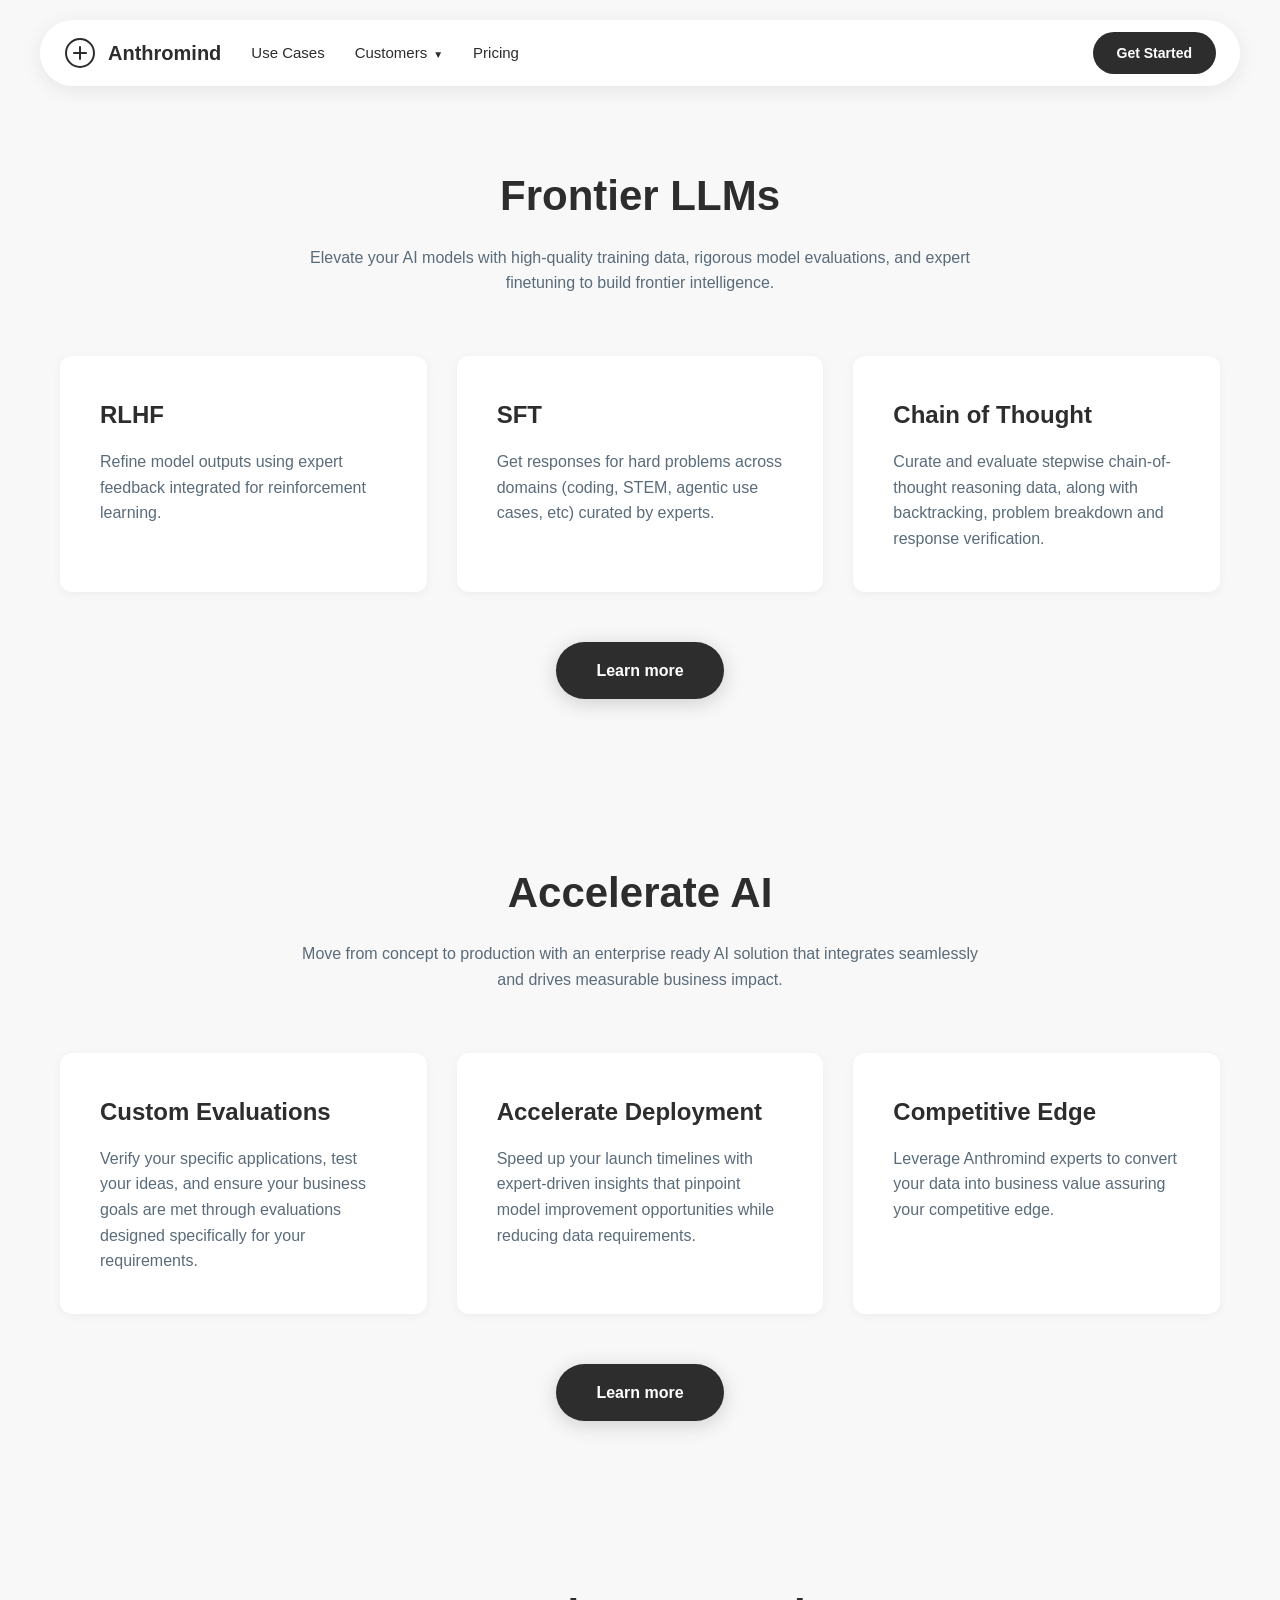
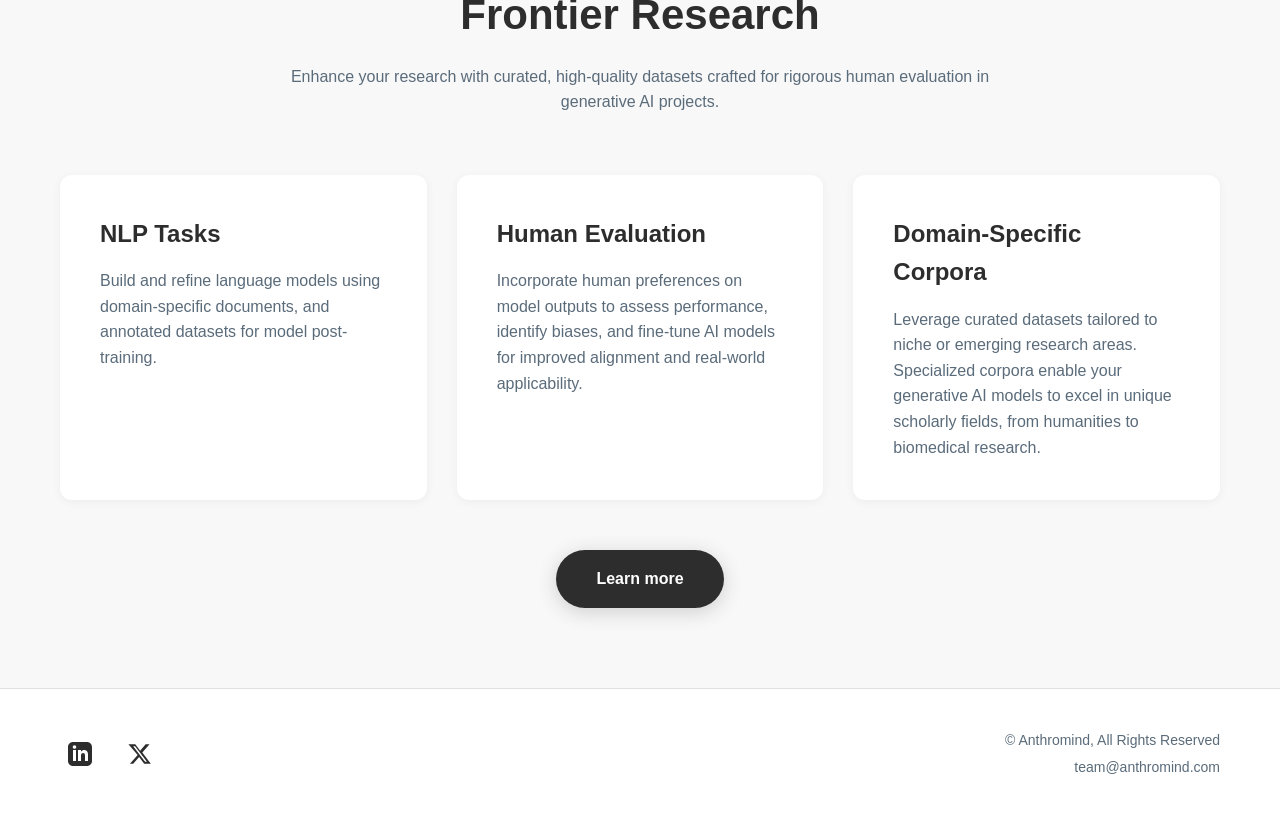
==== commit 78862509: "Add three customer submenu sections: Foundation Models, Enterprise AI, and Academia with hash anchor" ====
--- a/customers.html
+++ b/customers.html
@@ -41,11 +41,11 @@
     </header>
 
     <main>
-        <!-- Customers Section -->
-        <section style="background-color: #f8f8f8; padding: 80px 20px;">
+        <!-- Foundation Models Section -->
+        <section id="foundation" style="background-color: #f8f8f8; padding: 80px 20px;">
             <div class="container">
-                <h2 style="font-size: 42px; font-weight: 700; color: #2d2d2d; text-align: center; margin-bottom: 15px;">From Foundation Models</h2>
-                <p style="font-size: 16px; color: #5a6b7a; text-align: center; margin-bottom: 60px; max-width: 700px; margin-left: auto; margin-right: auto;">Elevate your AI models with high-quality, rigorous model evaluations, and expert finetuning to build frontier intelligence.</p>
+                <h2 style="font-size: 42px; font-weight: 700; color: #2d2d2d; text-align: center; margin-bottom: 15px;">Frontier LLMs</h2>
+                <p style="font-size: 16px; color: #5a6b7a; text-align: center; margin-bottom: 60px; max-width: 700px; margin-left: auto; margin-right: auto;">Elevate your AI models with high-quality training data, rigorous model evaluations, and expert finetuning to build frontier intelligence.</p>
                 
                 <div style="display: grid; grid-template-columns: repeat(3, 1fr); gap: 30px; margin-bottom: 50px;">
                     <div style="background: white; padding: 40px; border-radius: 12px; box-shadow: 0 2px 10px rgba(0, 0, 0, 0.05);">
@@ -59,6 +59,60 @@
                     <div style="background: white; padding: 40px; border-radius: 12px; box-shadow: 0 2px 10px rgba(0, 0, 0, 0.05);">
                         <h3 style="font-size: 24px; font-weight: 600; color: #2d2d2d; margin-bottom: 15px;">Chain of Thought</h3>
                         <p style="color: #5a6b7a; line-height: 1.6;">Curate and evaluate stepwise chain-of-thought reasoning data, along with backtracking, problem breakdown and response verification.</p>
+                    </div>
+                </div>
+                
+                <div style="text-align: center;">
+                    <a href="sign-up.html" class="cta-button">Learn more</a>
+                </div>
+            </div>
+        </section>
+
+        <!-- Enterprise AI Section -->
+        <section id="enterprise" style="background-color: #f8f8f8; padding: 80px 20px;">
+            <div class="container">
+                <h2 style="font-size: 42px; font-weight: 700; color: #2d2d2d; text-align: center; margin-bottom: 15px;">Accelerate AI</h2>
+                <p style="font-size: 16px; color: #5a6b7a; text-align: center; margin-bottom: 60px; max-width: 700px; margin-left: auto; margin-right: auto;">Move from concept to production with an enterprise ready AI solution that integrates seamlessly and drives measurable business impact.</p>
+                
+                <div style="display: grid; grid-template-columns: repeat(3, 1fr); gap: 30px; margin-bottom: 50px;">
+                    <div style="background: white; padding: 40px; border-radius: 12px; box-shadow: 0 2px 10px rgba(0, 0, 0, 0.05);">
+                        <h3 style="font-size: 24px; font-weight: 600; color: #2d2d2d; margin-bottom: 15px;">Custom Evaluations</h3>
+                        <p style="color: #5a6b7a; line-height: 1.6;">Verify your specific applications, test your ideas, and ensure your business goals are met through evaluations designed specifically for your requirements.</p>
+                    </div>
+                    <div style="background: white; padding: 40px; border-radius: 12px; box-shadow: 0 2px 10px rgba(0, 0, 0, 0.05);">
+                        <h3 style="font-size: 24px; font-weight: 600; color: #2d2d2d; margin-bottom: 15px;">Accelerate Deployment</h3>
+                        <p style="color: #5a6b7a; line-height: 1.6;">Speed up your launch timelines with expert-driven insights that pinpoint model improvement opportunities while reducing data requirements.</p>
+                    </div>
+                    <div style="background: white; padding: 40px; border-radius: 12px; box-shadow: 0 2px 10px rgba(0, 0, 0, 0.05);">
+                        <h3 style="font-size: 24px; font-weight: 600; color: #2d2d2d; margin-bottom: 15px;">Competitive Edge</h3>
+                        <p style="color: #5a6b7a; line-height: 1.6;">Leverage Anthromind experts to convert your data into business value assuring your competitive edge.</p>
+                    </div>
+                </div>
+                
+                <div style="text-align: center;">
+                    <a href="sign-up.html" class="cta-button">Learn more</a>
+                </div>
+            </div>
+        </section>
+
+        <!-- Academia Section -->
+        <section id="academia" style="background-color: #f8f8f8; padding: 80px 20px;">
+            <div class="container">
+                <h2 style="font-size: 42px; font-weight: 700; color: #2d2d2d; text-align: center; margin-bottom: 15px;">Frontier Research</h2>
+                <p style="font-size: 16px; color: #5a6b7a; text-align: center; margin-bottom: 60px; max-width: 700px; margin-left: auto; margin-right: auto;">Enhance your research with curated, high-quality datasets crafted for rigorous human evaluation in generative AI projects.</p>
+                
+                <div style="display: grid; grid-template-columns: repeat(3, 1fr); gap: 30px; margin-bottom: 50px;">
+                    <div style="background: white; padding: 40px; border-radius: 12px; box-shadow: 0 2px 10px rgba(0, 0, 0, 0.05);">
+                        <h3 style="font-size: 24px; font-weight: 600; color: #2d2d2d; margin-bottom: 15px;">NLP Tasks</h3>
+                        <p style="color: #5a6b7a; line-height: 1.6;">Build and refine language models using domain-specific documents, and annotated datasets for model post-training.</p>
+                    </div>
+                    <div style="background: white; padding: 40px; border-radius: 12px; box-shadow: 0 2px 10px rgba(0, 0, 0, 0.05);">
+                        <h3 style="font-size: 24px; font-weight: 600; color: #2d2d2d; margin-bottom: 15px;">Human Evaluation</h3>
+                        <p style="color: #5a6b7a; line-height: 1.6;">Incorporate human preferences on model outputs to assess performance, identify biases, and fine-tune AI models for improved alignment and real-world applicability.</p>
+                    </div>
+                    <div style="background: white; padding: 40px; border-radius: 12px; box-shadow: 0 2px 10px rgba(0, 0, 0, 0.05);">
+                        <h3 style="font-size: 24px; font-weight: 600; color: #2d2d2d; margin-bottom: 15px;">Domain-Specific Corpora</h3>
+                        <p style="color: #5a6b7a; line-height: 1.6;">Leverage curated datasets tailored to niche or emerging research areas. Specialized corpora enable your generative AI models to excel in unique scholarly fields, from humanities to biomedical research.</p>
                     </div>
                 </div>
                 
